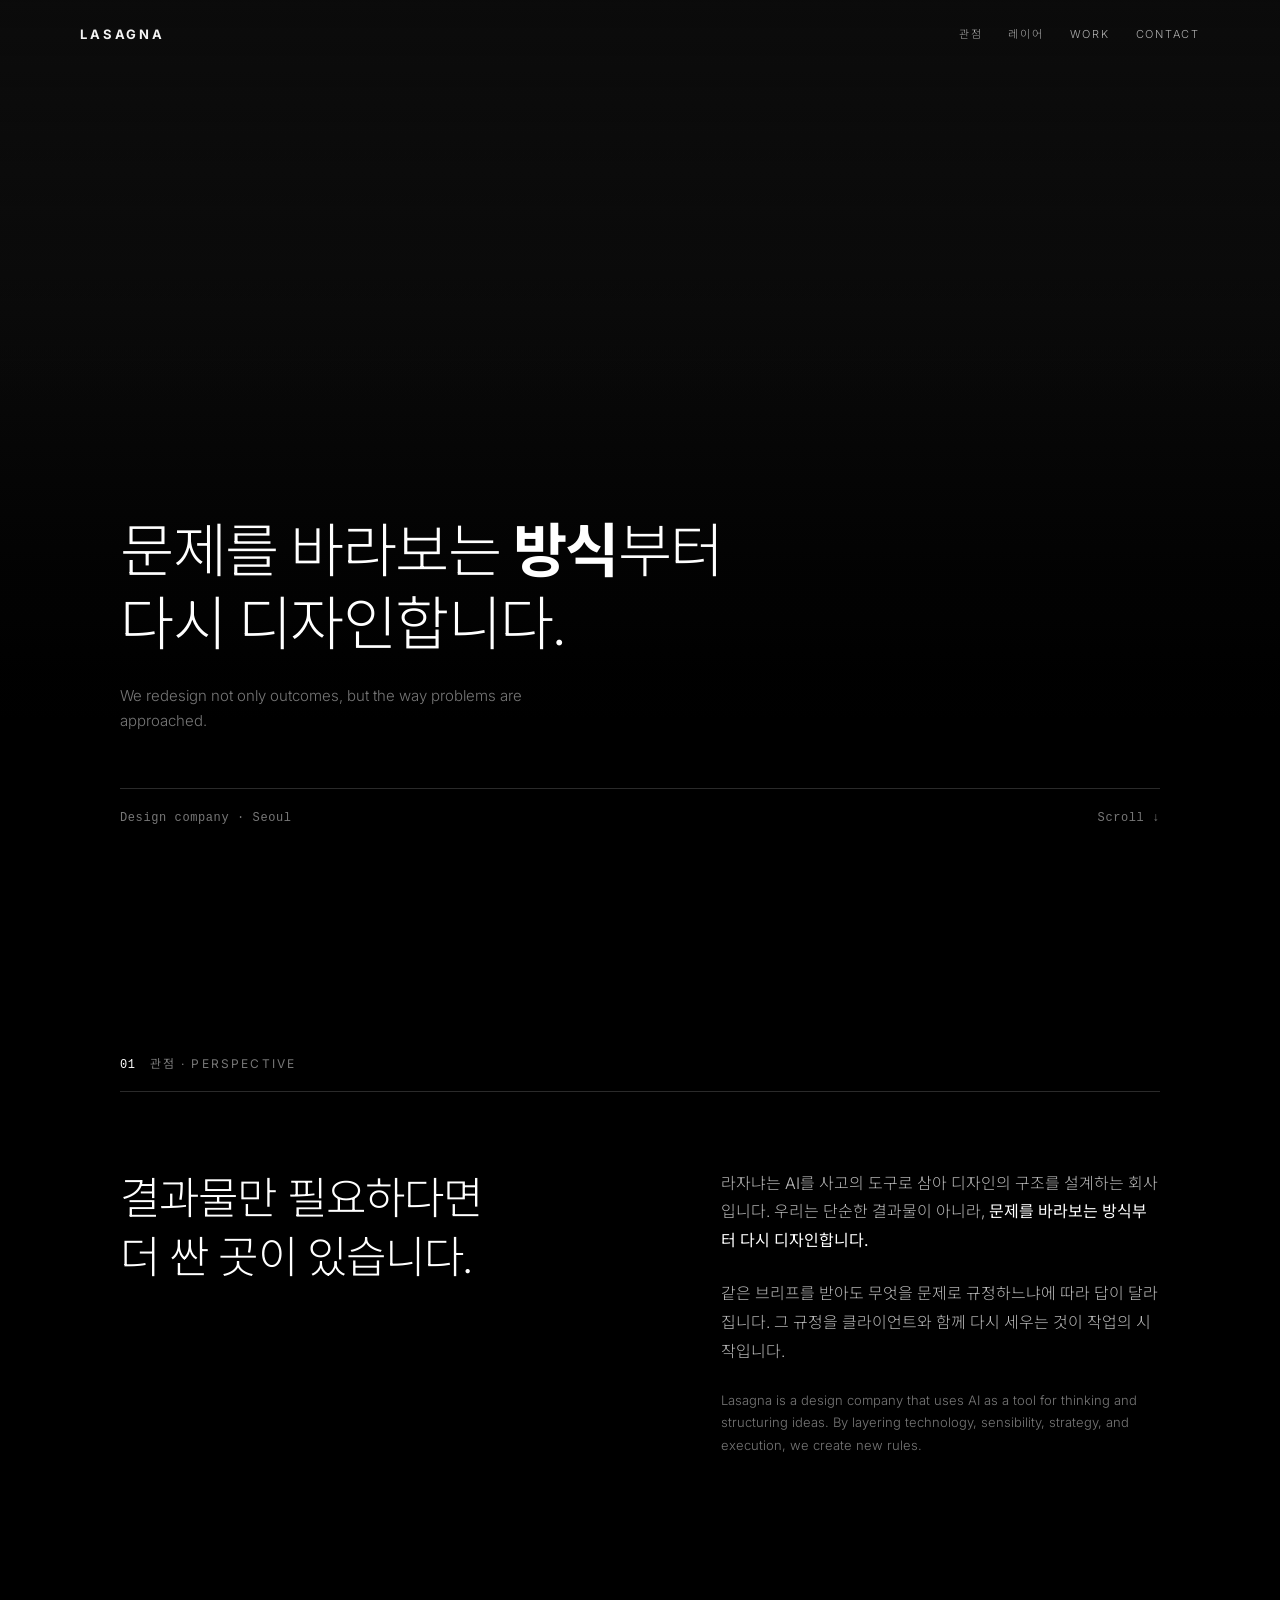
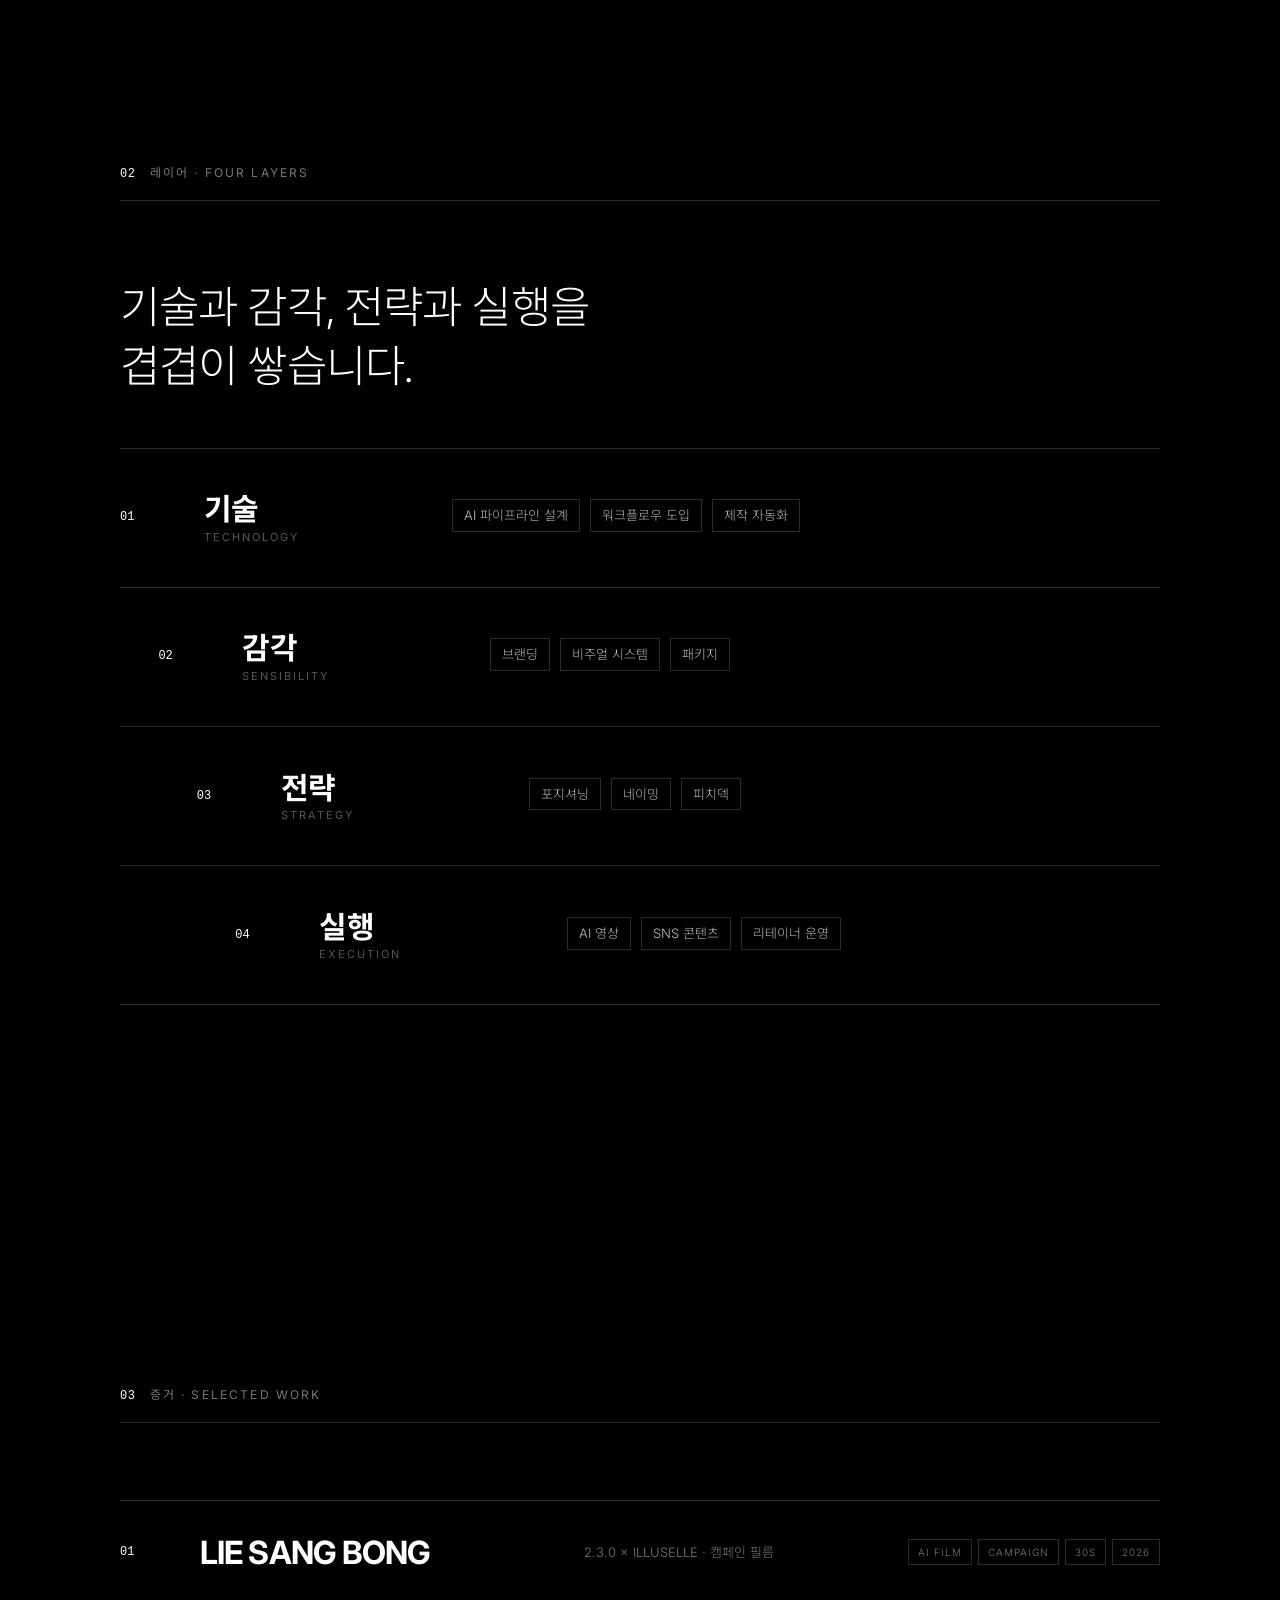
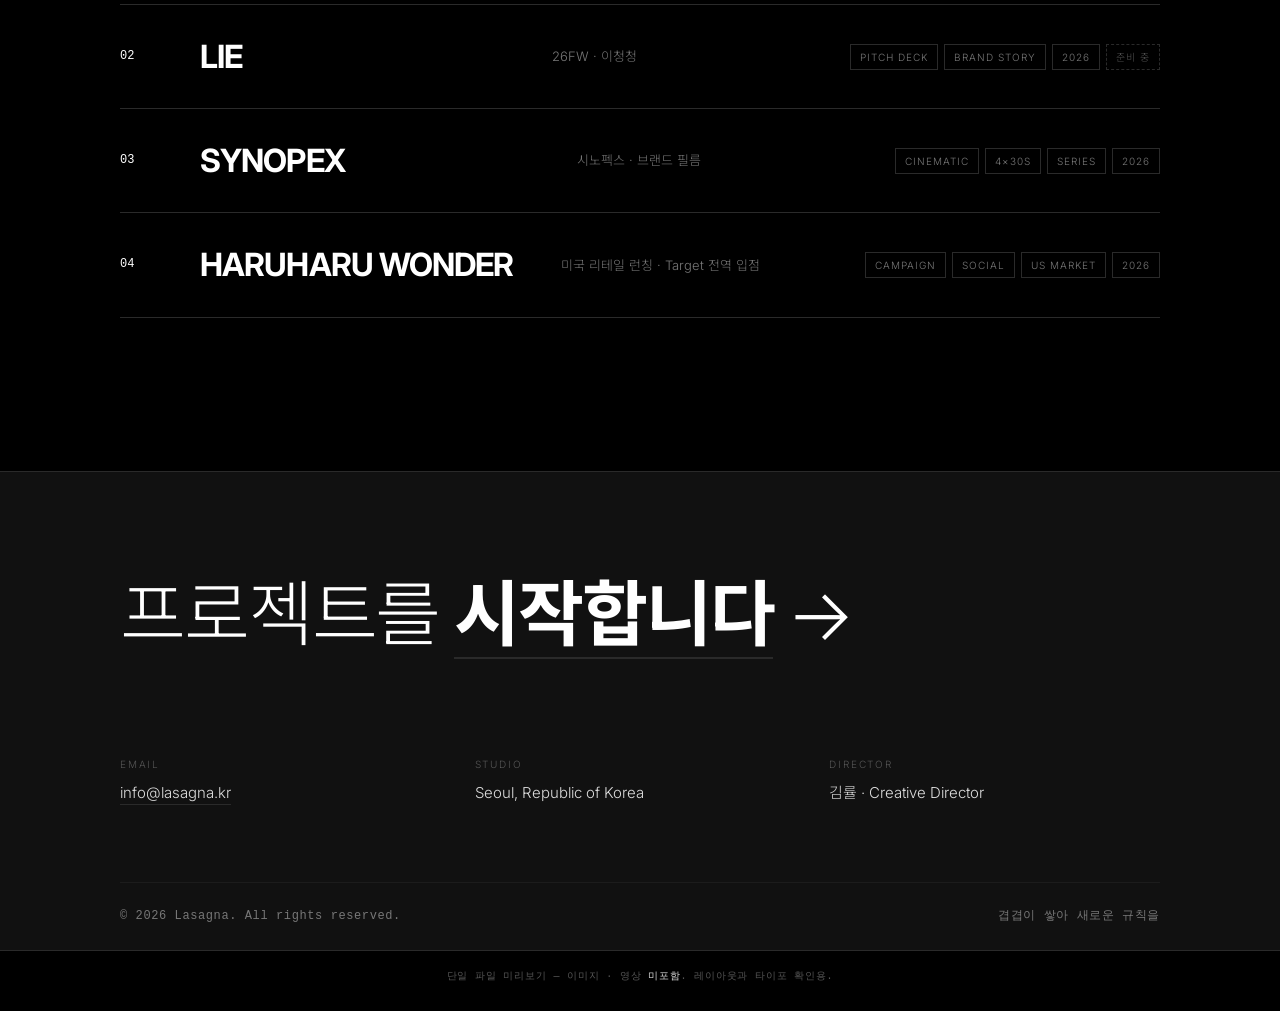
==== preview/lasagna-home-v3.html @ 7fc89beb "Add a single-file preview build, and keep content visible without JS Reviewing the site away from a " ====
<!DOCTYPE html>
<html lang="ko">
<head>
<meta charset="UTF-8">
<meta name="viewport" content="width=device-width, initial-scale=1.0">
<title>Lasagna Home v3</title>
<meta name="description" content="라자냐는 AI를 사고의 도구로 삼아 디자인의 구조를 설계하는 회사입니다. 기술과 감각, 전략과 실행을 겹겹이 쌓아 새로운 규칙을 만들어갑니다.">
<meta name="theme-color" content="#000000">
<meta property="og:type" content="website">
<meta property="og:title" content="Lasagna">
<meta property="og:description" content="문제를 바라보는 방식부터 다시 디자인합니다.">
<meta property="og:image" content="assets/kv/og.jpg">
<meta property="og:locale" content="ko_KR">
<link href="https://fonts.googleapis.com/css2?family=Inter:wght@300;400;700&family=Noto+Sans+KR:wght@300;400;700&display=swap" rel="stylesheet">
<style>
/* ==========================================================================
   LASAGNA — Base
   구조 원리: 겹겹이 쌓기(layering). 이름이 곧 방법론이다.

   타입: 현재 라이브 사이트와 동일하게 Inter + Noto Sans KR.
        둘 다 고딕이라 "올고딕" 하드룰을 만족한다. 브랜드에 이미 자리잡은
        조합이므로 시스템 폰트로 바꾸지 않는다.

   컬러: 흑백 기조. 액센트는 --accent 한 줄로 바뀐다.
        (라이브 사이트에 액센트 컬러가 없어 흑백을 기본값으로 둔다)
   ========================================================================== */

:root {
  --bg:        #000;
  --bg-raise:  #111;
  --bg-layer:  #0a0a0a;

  --fg:        #fff;
  --fg-2:      #ddd;
  --fg-3:      #bbb;
  --fg-4:      #777;
  --fg-5:      #555;

  --rule:      #2a2a2a;
  --rule-soft: #1c1c1c;

  /* 액센트 — 흑백 기조에서는 흰색. 주황안은 이 한 줄만 바꾼다. */
  --accent:    var(--fg);

  --font: 'Inter', 'Noto Sans KR', -apple-system, 'Apple SD Gothic Neo',
          Helvetica, Arial, sans-serif;
  --mono: 'Courier New', ui-monospace, monospace;

  --margin: 24px;
  --maxw:   1200px;
  --ease:   cubic-bezier(0.22, 1, 0.36, 1);
}

@media (min-width: 768px)  { :root { --margin: 50px; } }
@media (min-width: 1280px) { :root { --margin: 80px; } }

*, *::before, *::after { box-sizing: border-box; }

html { -webkit-text-size-adjust: 100%; scroll-behavior: smooth; }
@media (prefers-reduced-motion: reduce) { html { scroll-behavior: auto; } }

body {
  margin: 0;
  background: var(--bg);
  color: var(--fg);
  font-family: var(--font);
  font-weight: 300;
  font-size: 16px;
  line-height: 1.6;
  -webkit-font-smoothing: antialiased;
  -moz-osx-font-smoothing: grayscale;
  overflow-x: hidden;
}

h1, h2, h3, h4, p, figure, ul, ol, dl, dd { margin: 0; }
ul, ol { padding: 0; list-style: none; }
img, video { display: block; max-width: 100%; }
a { color: inherit; text-decoration: none; }
button { font: inherit; color: inherit; background: none; border: 0; cursor: pointer; }

/* 올고딕 하드룰: 가짜 이탤릭 금지. 한글엔 진짜 이탤릭이 없다. */
em, i, cite, dfn { font-style: normal; }

::selection { background: var(--fg); color: var(--bg); }

:focus-visible { outline: 1px solid var(--accent); outline-offset: 4px; }

.skip {
  position: absolute; left: -9999px; top: 0; z-index: 999;
  background: var(--fg); color: var(--bg); padding: 12px 18px; font-weight: 700;
}
.skip:focus { left: 0; }

/* --- 레이아웃 ------------------------------------------------------------- */
.shell {
  width: 100%; max-width: var(--maxw);
  margin-inline: auto; padding-inline: var(--margin);
}

.section { padding-block: clamp(90px, 12vw, 180px); }

/* 섹션 머리 — 번호 + 라벨, 헤어라인 */
.sec-head {
  display: flex; align-items: baseline; gap: 14px;
  padding-bottom: 16px; margin-bottom: clamp(40px, 6vw, 80px);
  border-bottom: 1px solid var(--rule);
}
.sec-num {
  font-family: var(--mono); font-size: 0.75rem;
  color: var(--accent); letter-spacing: 0.05em;
}
.sec-label {
  font-size: 0.75rem; font-weight: 400;
  letter-spacing: 0.18em; text-transform: uppercase; color: var(--fg-4);
}

/* --- 타입 ----------------------------------------------------------------- */
.t-lead {
  font-size: clamp(1.5rem, 3.6vw, 2.75rem);
  line-height: 1.35; font-weight: 300; letter-spacing: -0.02em;
  text-wrap: balance;
}
.t-body { font-size: 1rem; line-height: 1.8; color: var(--fg-3); font-weight: 300; }
.t-small { font-size: 0.8125rem; line-height: 1.7; color: var(--fg-4); }

.mono {
  font-family: var(--mono); font-size: 0.75rem;
  letter-spacing: 0.05em; color: var(--fg-4);
}

/* --- 리빌 -----------------------------------------------------------------
   기본은 '보이는' 상태다. JS 가 <html> 에 .js 를 붙였을 때만 숨겼다가
   스크롤에 맞춰 드러낸다. 스크립트가 죽어도 내용은 남는다. */
.reveal { opacity: 1; transform: none; }
.js .reveal {
  opacity: 0; transform: translateY(20px);
  transition: opacity 0.8s var(--ease), transform 0.8s var(--ease);
  transition-delay: var(--d, 0ms);
}
.js .reveal.in { opacity: 1; transform: none; }
@media (prefers-reduced-motion: reduce) {
  .reveal { opacity: 1; transform: none; transition: none; }
}

/* 액센트 텍스트 유틸 */
.accent { color: var(--accent); }

/* ==========================================================================
   LASAGNA — Home v3
   ========================================================================== */

/* --------------------------------------------------------------- NAV ----- */
.nav {
  position: fixed; inset: 0 0 auto 0; z-index: 60;
  display: flex; align-items: center; justify-content: space-between;
  padding: 24px var(--margin);
  mix-blend-mode: difference;
}
.nav__logo img { width: 96px; height: auto; filter: invert(1) brightness(100); }
.nav__links { display: none; gap: 26px; }
@media (min-width: 840px) { .nav__links { display: flex; } }
.nav__link {
  font-size: 0.6875rem; letter-spacing: 0.16em; text-transform: uppercase;
  color: var(--fg-3); transition: color 0.3s var(--ease);
}
.nav__link:hover { color: var(--fg); }

/* -------------------------------------------------------------- HERO ----- */
.hero {
  position: relative; min-height: 100svh;
  display: flex; align-items: flex-end;
  padding-bottom: clamp(48px, 8vh, 96px);
  overflow: hidden;
}
.hero__media { position: absolute; inset: 0; z-index: -2; background: var(--bg); }
.hero__video {
  width: 100%; height: 100%; object-fit: cover;
  filter: saturate(0.15) contrast(1.1) brightness(0.5);
  opacity: 0; transition: opacity 1.2s var(--ease);
}
.hero__video.ready { opacity: 1; }
.hero__media::after {
  content: ""; position: absolute; inset: 0;
  background: linear-gradient(180deg, #151515 0%, #000 80%);
  opacity: 1; transition: opacity 1.2s var(--ease);
}
.hero[data-video="ok"] .hero__media::after { opacity: 0; }
.hero__scrim {
  position: absolute; inset: 0; z-index: -1;
  background: linear-gradient(180deg, rgba(0,0,0,0.5), rgba(0,0,0,0.15) 40%, rgba(0,0,0,0.85));
}

.hero__inner { width: 100%; }
.hero__line {
  font-size: clamp(1.75rem, 4.6vw, 3.75rem);
  line-height: 1.25; font-weight: 300; letter-spacing: -0.025em;
  max-width: 20ch;
}
.hero__line strong { font-weight: 700; color: var(--accent); }
.hero__en {
  margin-top: 22px; max-width: 52ch;
  font-size: 0.9375rem; line-height: 1.7; color: var(--fg-4);
}
.hero__foot {
  display: flex; flex-wrap: wrap; gap: 16px 28px;
  justify-content: space-between; align-items: baseline;
  margin-top: clamp(40px, 6vh, 72px);
  padding-top: 20px; border-top: 1px solid var(--rule);
}

/* ------------------------------------------------------------ 01 관점 ---- */
.view__grid { display: grid; gap: clamp(32px, 5vw, 72px); }
@media (min-width: 980px) { .view__grid { grid-template-columns: 1.1fr 0.9fr; } }
.view__body { display: grid; gap: 24px; max-width: 52ch; align-content: start; }

/* ---------------------------------------------------------- 02 레이어 ---- */
/* 네 개 층이 겹겹이 쌓이는 단면. 각 층은 오른쪽으로 한 칸씩 밀린다. */
.layers { border-top: 1px solid var(--rule); }

.layer {
  position: relative;
  display: grid; gap: 10px 28px;
  padding: clamp(28px, 3.4vw, 44px) 0;
  border-bottom: 1px solid var(--rule);
  /* 층이 쌓일수록 안으로 들어간다 — 단면도처럼 */
  padding-left: calc(var(--i, 0) * clamp(0px, 3vw, 44px));
  transition: background 0.5s var(--ease), padding-left 0.5s var(--ease);
}
@media (min-width: 840px) {
  .layer { grid-template-columns: 56px minmax(0, 220px) minmax(0, 1fr); align-items: baseline; }
}
.layer:hover { background: var(--bg-raise); }

.layer__i { font-family: var(--mono); font-size: 0.75rem; color: var(--accent); }
.layer__name {
  font-size: clamp(1.25rem, 2.4vw, 1.875rem);
  font-weight: 700; letter-spacing: -0.02em; line-height: 1.15;
}
.layer__name span {
  display: block; margin-top: 4px;
  font-size: 0.6875rem; font-weight: 400; letter-spacing: 0.18em;
  text-transform: uppercase; color: var(--fg-5);
}
.layer__do { display: flex; flex-wrap: wrap; gap: 6px 10px; align-content: start; }
.layer__do li {
  font-size: 0.8125rem; color: var(--fg-3);
  border: 1px solid var(--rule); padding: 5px 11px; white-space: nowrap;
}

.layers__note {
  margin-top: 28px; max-width: 46ch;
}

/* ---------------------------------------------------------- 03 증거 ------ */
.work { border-top: 1px solid var(--rule); }
.work__row {
  position: relative; isolation: isolate;
  display: grid; grid-template-columns: minmax(0, 1fr); gap: 10px;
  padding-block: clamp(24px, 3vw, 34px);
  border-bottom: 1px solid var(--rule);
  transition: padding-inline 0.5s var(--ease);
}
@media (min-width: 840px) {
  .work__row {
    grid-template-columns: 56px minmax(0, 1.2fr) minmax(0, 1fr) auto;
    gap: 24px; align-items: center;
  }
  .work__row:hover { padding-inline: 12px; }
}
.work__row::before {
  content: ""; position: absolute; inset: 0; z-index: -1;
  background: var(--bg-raise); opacity: 0;
  transition: opacity 0.45s var(--ease);
}
.work__row:hover::before { opacity: 1; }

.work__i { font-family: var(--mono); font-size: 0.75rem; color: var(--accent); }
.work__name {
  font-size: clamp(1.25rem, 2.6vw, 2rem);
  font-weight: 700; letter-spacing: -0.028em; line-height: 1.1;
  transition: color 0.35s var(--ease);
}
.work__meta { font-size: 0.8125rem; color: var(--fg-4); }
.work__meta.pending { color: var(--fg-5); }
.work__tags { display: flex; flex-wrap: wrap; gap: 6px; }
.work__tag {
  font-size: 0.625rem; letter-spacing: 0.1em; text-transform: uppercase;
  color: var(--fg-4); border: 1px solid var(--rule); padding: 4px 9px; white-space: nowrap;
}
.work__tag--soon { border-style: dashed; color: var(--fg-5); }
.work__hit { position: absolute; inset: 0; }

.work__thumb { display: none; }
@media (max-width: 839px) {
  .work__thumb {
    display: block; margin-top: 12px; aspect-ratio: 16/9;
    border: 1px solid var(--rule); background: var(--bg-raise);
  }
  .work__thumb img { width: 100%; height: 100%; object-fit: cover; filter: saturate(0.3); }
}

.kv-peek {
  position: fixed; top: 0; left: 0; z-index: 40;
  width: 280px; aspect-ratio: 16/9; pointer-events: none;
  opacity: 0; transform: translate3d(-50%,-50%,0) scale(0.95);
  transition: opacity 0.34s var(--ease), transform 0.34s var(--ease);
  border: 1px solid var(--rule); background: var(--bg-raise); overflow: hidden;
}
.kv-peek.on { opacity: 1; transform: translate3d(-50%,-50%,0) scale(1); }
.kv-peek img { width: 100%; height: 100%; object-fit: cover; filter: saturate(0.3); }
@media (hover: none), (max-width: 839px) { .kv-peek { display: none; } }

/* ---------------------------------------------------------- 04 연락 ------ */
.contact { border-top: 1px solid var(--rule); background: var(--bg-raise); }
.contact__line {
  display: block; padding-block: clamp(56px, 8vw, 110px);
  font-size: clamp(1.75rem, 5.6vw, 4.5rem);
  font-weight: 300; letter-spacing: -0.03em; line-height: 1.1;
}
.contact__line em { font-weight: 700; color: var(--accent); border-bottom: 2px solid var(--rule); }
.contact__line:hover em { border-bottom-color: var(--accent); }

.contact__rows {
  display: grid; gap: 24px; padding-bottom: clamp(48px, 6vw, 80px);
}
@media (min-width: 720px) { .contact__rows { grid-template-columns: repeat(3, 1fr); } }
.contact__k {
  display: block; font-size: 0.625rem; letter-spacing: 0.18em;
  text-transform: uppercase; color: var(--fg-5); margin-bottom: 8px;
}
.contact__v { font-size: 0.9375rem; color: var(--fg-2); }
.contact__v a { border-bottom: 1px solid var(--rule); padding-bottom: 2px; }
.contact__v a:hover { border-bottom-color: var(--fg); }
.copied { margin-left: 8px; font-size: 0.75rem; color: var(--fg-4); opacity: 0; transition: opacity 0.25s; }
.copied.show { opacity: 1; }

.foot {
  display: flex; flex-wrap: wrap; gap: 12px 24px; justify-content: space-between;
  padding-block: 24px; border-top: 1px solid var(--rule-soft);
}


/* ── 단일 파일 미리보기 전용 ───────────────────────────────────────────────
   에셋 파일이 없는 상태에서 보기 위한 것. 실제 사이트에는 적용되지 않는다. */
.nav__logo {
  font-weight: 700; font-size: 0.8125rem;
  letter-spacing: 0.22em; text-transform: uppercase;
}
.preview-note {
  /* 고정이 아니라 문서 끝에 놓는다 — 콘텐츠를 가리지 않도록 */
  border-top: 1px solid var(--rule); background: var(--bg);
  padding: 18px var(--margin) 26px;
  font-family: var(--mono); font-size: 0.625rem;
  letter-spacing: 0.08em; color: var(--fg-5); text-align: center;
}
.preview-note b { color: var(--fg-2); font-weight: 400; }

</style>
</head>
<body>

<a class="skip" href="#main">본문으로 건너뛰기</a>

<header class="nav">
  <a class="nav__logo" href="#top" aria-label="Lasagna — 홈">Lasagna</a>
  <nav class="nav__links" aria-label="주요 메뉴">
    <a class="nav__link" href="#view">관점</a>
    <a class="nav__link" href="#layers">레이어</a>
    <a class="nav__link" href="#work">Work</a>
    <a class="nav__link" href="#contact">Contact</a>
  </nav>
</header>

<main id="main">

<!-- ══════════════════════════════════════════════════════════════ 00 HERO -->
<section class="hero" id="top" data-video="pending">
  <div class="hero__media"></div>
  <div class="hero__scrim" aria-hidden="true"></div>

  <div class="shell hero__inner">
    <h1 class="hero__line">
      문제를 바라보는 <strong>방식</strong>부터<br>다시 디자인합니다.
    </h1>
    <p class="hero__en">
      We redesign not only outcomes, but the way problems are approached.
    </p>
    <div class="hero__foot">
      <span class="mono">Design company · Seoul</span>
      <a class="mono" href="#view">Scroll ↓</a>
    </div>
  </div>
</section>

<!-- ════════════════════════════════════════════════════════════ 01 관점 -->
<section class="section" id="view">
  <div class="shell">
    <div class="sec-head">
      <span class="sec-num">01</span>
      <h2 class="sec-label">관점 · Perspective</h2>
    </div>

    <div class="view__grid">
      <p class="t-lead reveal">
        결과물만 필요하다면<br>더 싼 곳이 있습니다.
      </p>
      <div class="view__body">
        <p class="t-body reveal" style="--d:80ms">
          라자냐는 AI를 사고의 도구로 삼아 디자인의 구조를 설계하는 회사입니다.
          우리는 단순한 결과물이 아니라, <strong style="color:var(--fg);font-weight:400">문제를
          바라보는 방식부터 다시 디자인합니다.</strong>
        </p>
        <p class="t-body reveal" style="--d:160ms">
          같은 브리프를 받아도 무엇을 문제로 규정하느냐에 따라 답이 달라집니다.
          그 규정을 클라이언트와 함께 다시 세우는 것이 작업의 시작입니다.
        </p>
        <p class="t-small reveal" style="--d:240ms">
          Lasagna is a design company that uses AI as a tool for thinking and
          structuring ideas. By layering technology, sensibility, strategy, and
          execution, we create new rules.
        </p>
      </div>
    </div>
  </div>
</section>

<!-- ══════════════════════════════════════════════════════════ 02 레이어 -->
<section class="section" id="layers">
  <div class="shell">
    <div class="sec-head">
      <span class="sec-num">02</span>
      <h2 class="sec-label">레이어 · Four Layers</h2>
    </div>

    <p class="t-lead reveal" style="margin-bottom:clamp(32px,4vw,56px);max-width:24ch">
      기술과 감각, 전략과 실행을<br>겹겹이 쌓습니다.
    </p>

    <div class="layers">
      <article class="layer reveal" style="--i:0">
        <span class="layer__i">01</span>
        <h3 class="layer__name">기술<span>Technology</span></h3>
        <ul class="layer__do">
          <li>AI 파이프라인 설계</li><li>워크플로우 도입</li><li>제작 자동화</li>
        </ul>
      </article>
      <article class="layer reveal" style="--i:1; --d:80ms">
        <span class="layer__i">02</span>
        <h3 class="layer__name">감각<span>Sensibility</span></h3>
        <ul class="layer__do">
          <li>브랜딩</li><li>비주얼 시스템</li><li>패키지</li>
        </ul>
      </article>
      <article class="layer reveal" style="--i:2; --d:160ms">
        <span class="layer__i">03</span>
        <h3 class="layer__name">전략<span>Strategy</span></h3>
        <ul class="layer__do">
          <li>포지셔닝</li><li>네이밍</li><li>피치덱</li>
        </ul>
      </article>
      <article class="layer reveal" style="--i:3; --d:240ms">
        <span class="layer__i">04</span>
        <h3 class="layer__name">실행<span>Execution</span></h3>
        <ul class="layer__do">
          <li>AI 영상</li><li>SNS 콘텐츠</li><li>리테이너 운영</li>
        </ul>
      </article>
    </div>

    <p class="t-small layers__note reveal">
      네 층은 순서가 아니라 두께입니다. 프로젝트마다 어느 층을 두껍게 쌓을지가 달라집니다.
    </p>
  </div>
</section>

<!-- ════════════════════════════════════════════════════════════ 03 증거 -->
<section class="section" id="work">
  <div class="shell">
    <div class="sec-head">
      <span class="sec-num">03</span>
      <h2 class="sec-label">증거 · Selected Work</h2>
    </div>

    <ul class="work" id="workList"></ul>

    <noscript>
      <p class="t-body" style="padding-top:20px">이상봉 · LIE · SYNOPEX · 하루하루</p>
    </noscript>
  </div>
</section>

</main>

<!-- ════════════════════════════════════════════════════════════ 04 연락 -->
<section class="contact" id="contact">
  <div class="shell">
    <a class="contact__line" href="mailto:info@lasagna.kr">
      프로젝트를 <em>시작합니다</em> →
    </a>

    <div class="contact__rows">
      <div>
        <span class="contact__k">Email</span>
        <span class="contact__v">
          <a href="mailto:info@lasagna.kr" data-mail>info@lasagna.kr</a><span class="copied">복사됨</span>
        </span>
      </div>
      <div>
        <span class="contact__k">Studio</span>
        <span class="contact__v">Seoul, Republic of Korea</span>
      </div>
      <div>
        <span class="contact__k">Director</span>
        <span class="contact__v">김률 · Creative Director</span>
      </div>
    </div>

    <div class="foot">
      <span class="mono">© 2026 Lasagna. All rights reserved.</span>
      <span class="mono">겹겹이 쌓아 새로운 규칙을</span>
    </div>
  </div>
</section>

<div class="preview-note">단일 파일 미리보기 — 이미지 · 영상 <b>미포함</b>. 레이아웃과 타이포 확인용.</div>
<script>
(function () {
  'use strict';
  var REDUCED = window.matchMedia('(prefers-reduced-motion: reduce)').matches;
  document.documentElement.classList.add('js');

  function el(t, c, x) { var n = document.createElement(t); if (c) n.className = c;
    if (x != null) n.textContent = x; return n; }
  function pad(n) { return (n < 10 ? '0' : '') + n; }

  var io = null;
  if ('IntersectionObserver' in window && !REDUCED) {
    io = new IntersectionObserver(function (es) {
      es.forEach(function (e) { if (e.isIntersecting) { e.target.classList.add('in'); io.unobserve(e.target); } });
    }, { rootMargin: '0px 0px -10% 0px', threshold: 0.06 });
  }
  function observe(n) { if (io) io.observe(n); else n.classList.add('in'); }
  document.querySelectorAll('.reveal').forEach(observe);

  var ITEMS = [
  {
    "name": "LIE SANG BONG",
    "meta": "2.3.0 × ILLUSELLE · 캠페인 필름",
    "tags": [
      "AI Film",
      "Campaign",
      "30s"
    ],
    "year": "2026",
    "page": "work/lie-sang-bong.html"
  },
  {
    "name": "LIE",
    "meta": "26FW · 이청청",
    "tags": [
      "Pitch Deck",
      "Brand Story"
    ],
    "year": "2026",
    "page": null
  },
  {
    "name": "SYNOPEX",
    "meta": "시노펙스 · 브랜드 필름",
    "tags": [
      "Cinematic",
      "4×30s",
      "Series"
    ],
    "year": "2026",
    "page": "work/synopex.html"
  },
  {
    "name": "HARUHARU WONDER",
    "meta": "미국 리테일 런칭 · Target 전역 입점",
    "tags": [
      "Campaign",
      "Social",
      "US Market"
    ],
    "year": "2026",
    "page": "work/haruharu-wonder.html"
  }
];

  var list = document.getElementById('workList');
  if (list) {
    ITEMS.forEach(function (item, i) {
      var row = el('li', 'work__row reveal');
      row.style.setProperty('--d', (i * 60) + 'ms');
      row.appendChild(el('span', 'work__i', pad(i + 1)));
      row.appendChild(el('h3', 'work__name', item.name));
      var meta = el('span', 'work__meta', item.meta || '자료 정리 중');
      if (!item.meta) meta.classList.add('pending');
      row.appendChild(meta);
      var tags = el('ul', 'work__tags');
      (item.tags || []).forEach(function (t) { tags.appendChild(el('li', 'work__tag', t)); });
      tags.appendChild(el('li', 'work__tag', item.year));
      if (!item.page) tags.appendChild(el('li', 'work__tag work__tag--soon', '준비 중'));
      row.appendChild(tags);
      list.appendChild(row);
      observe(row);
    });
  }

  document.querySelectorAll('a[data-mail]').forEach(function (a) {
    a.addEventListener('click', function () {
      var note = a.parentNode.querySelector('.copied');
      if (navigator.clipboard && navigator.clipboard.writeText) {
        navigator.clipboard.writeText(a.textContent.trim()).then(function () {
          if (!note) return;
          note.classList.add('show');
          setTimeout(function () { note.classList.remove('show'); }, 2000);
        }, function () {});
      }
    });
  });
})();
</script>
</body>
</html>
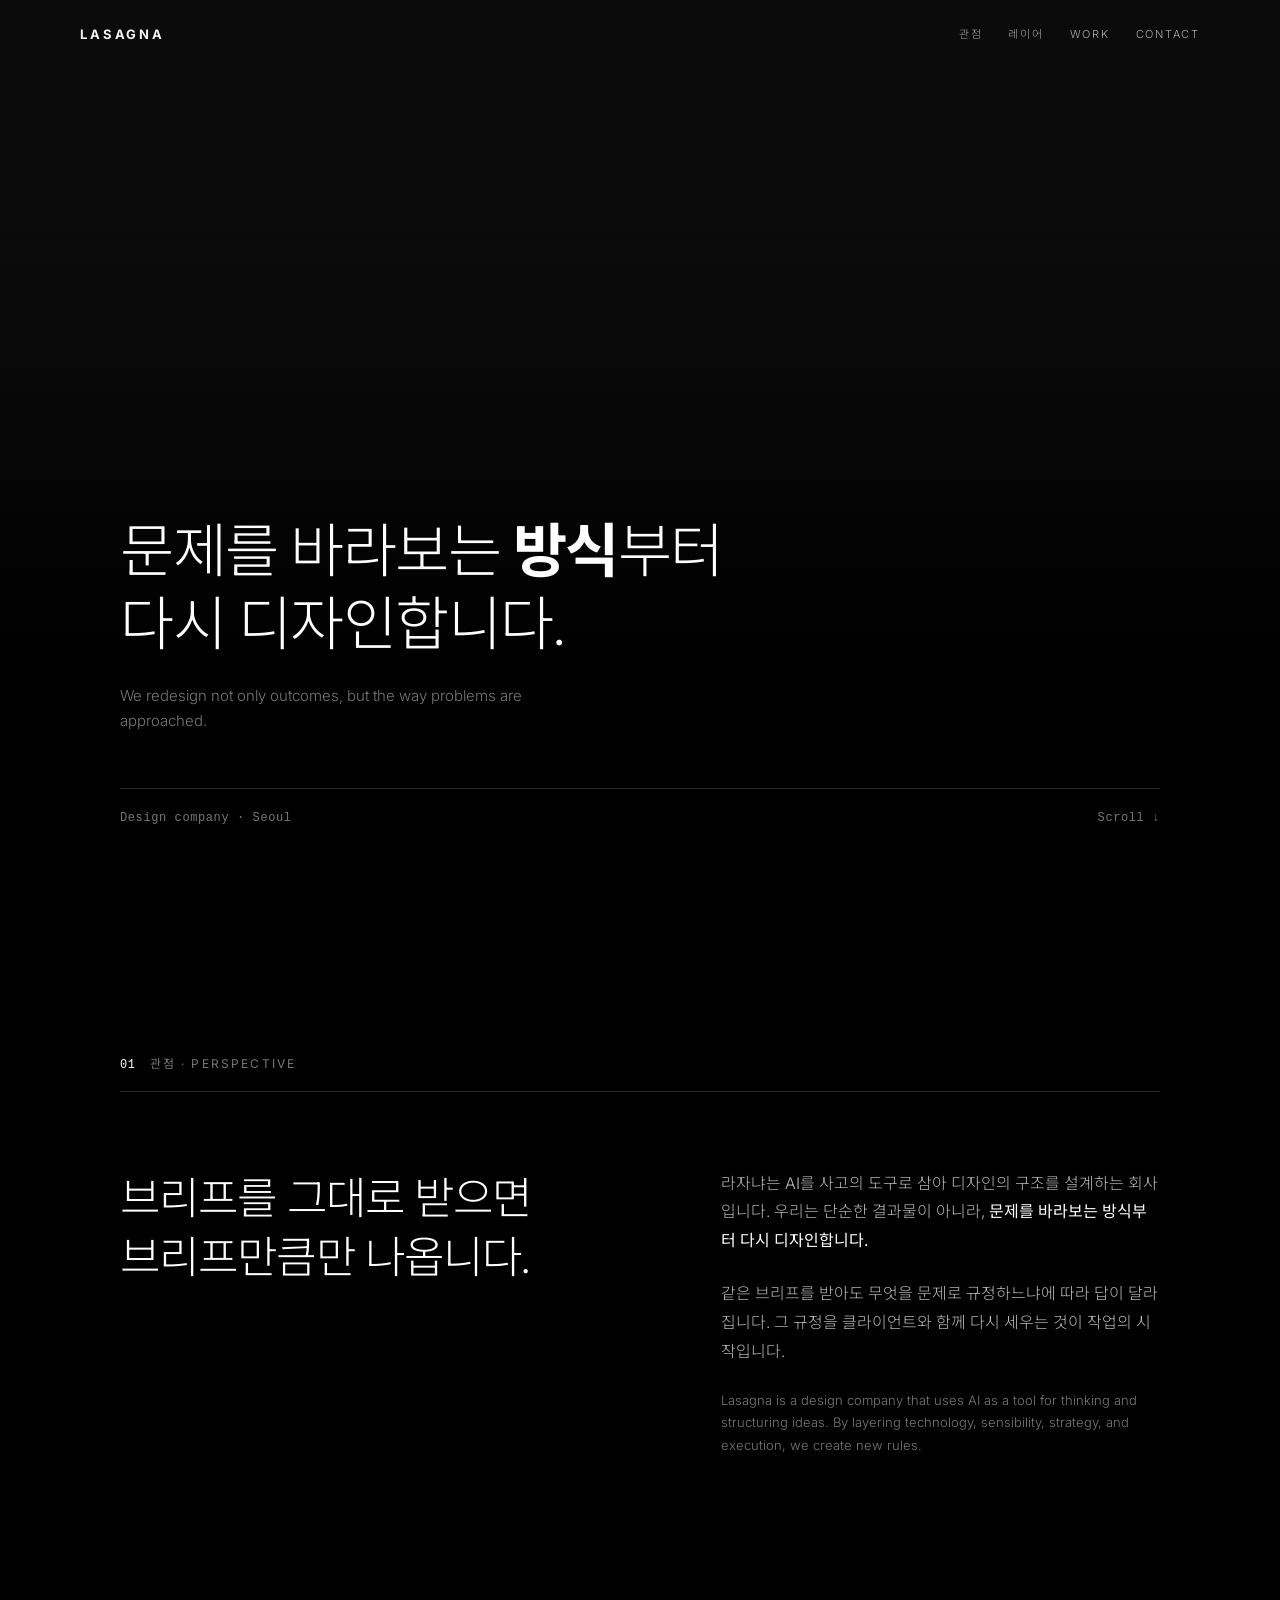
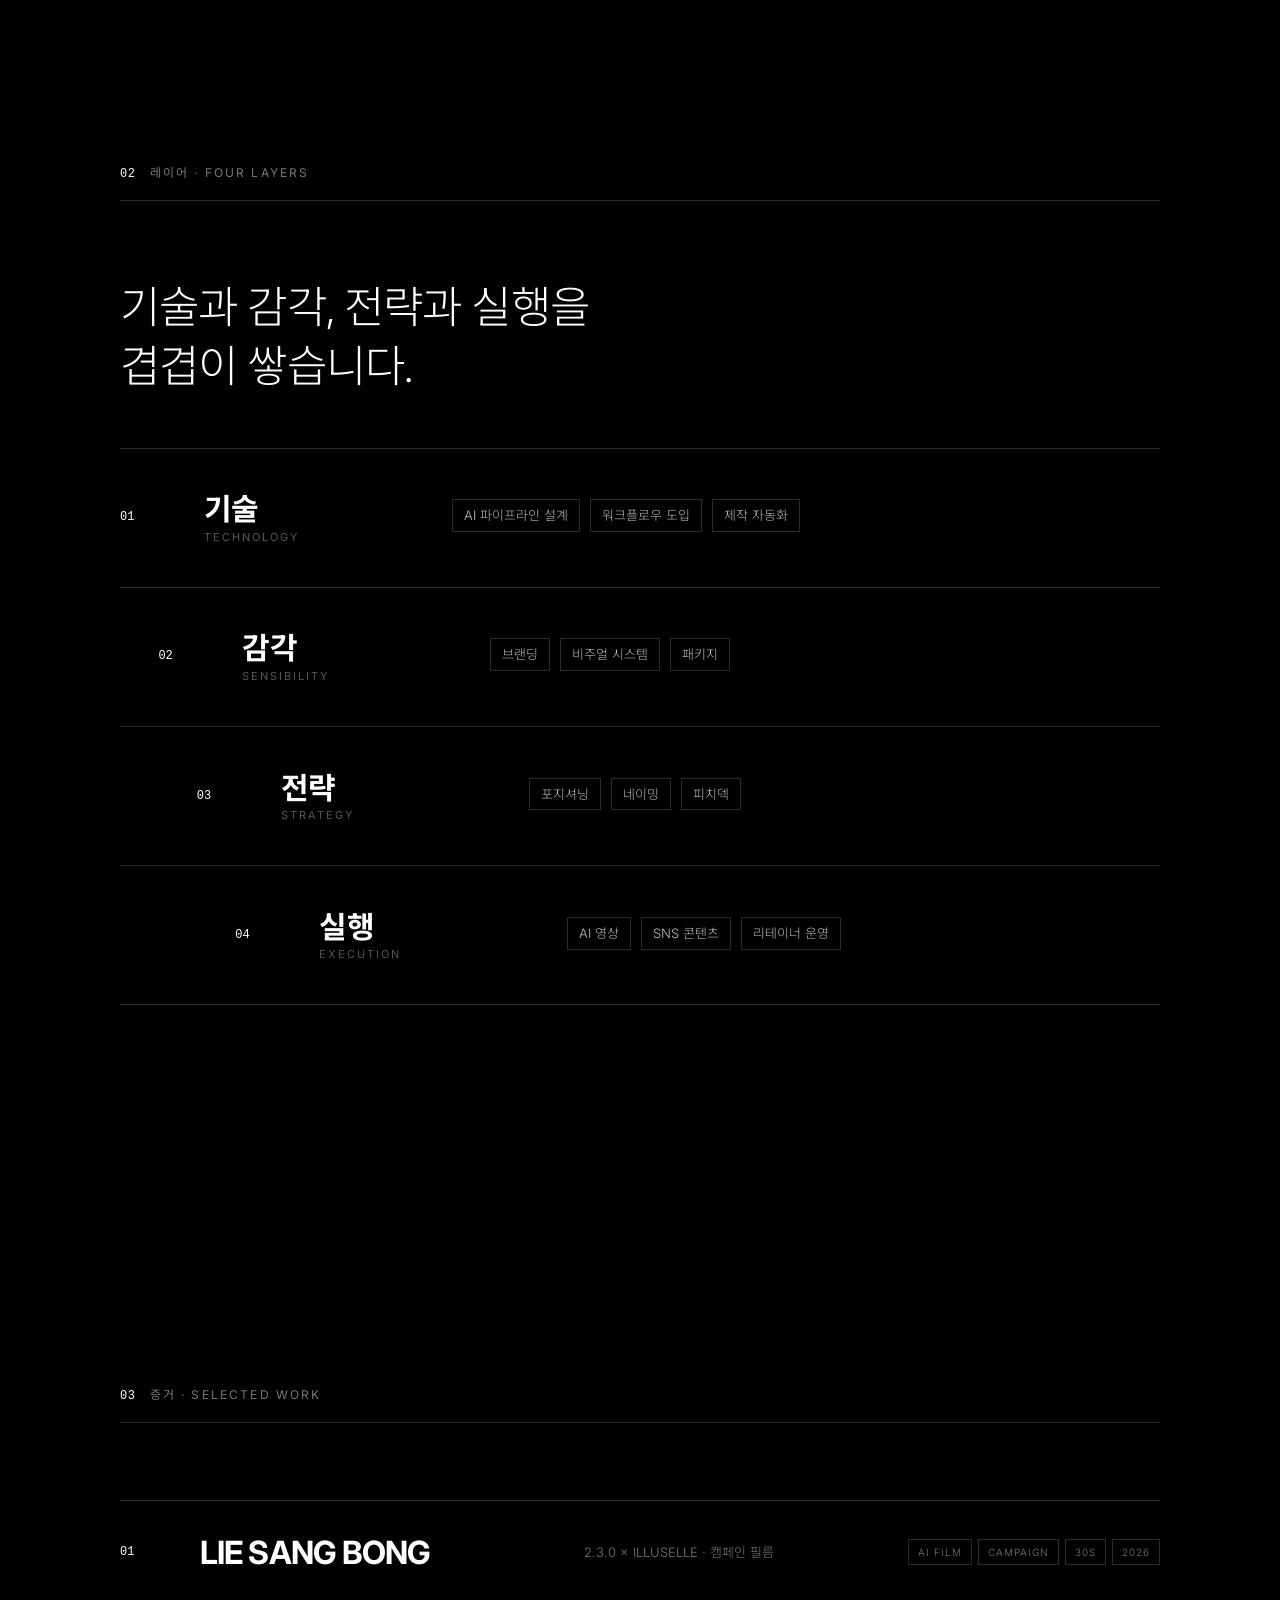
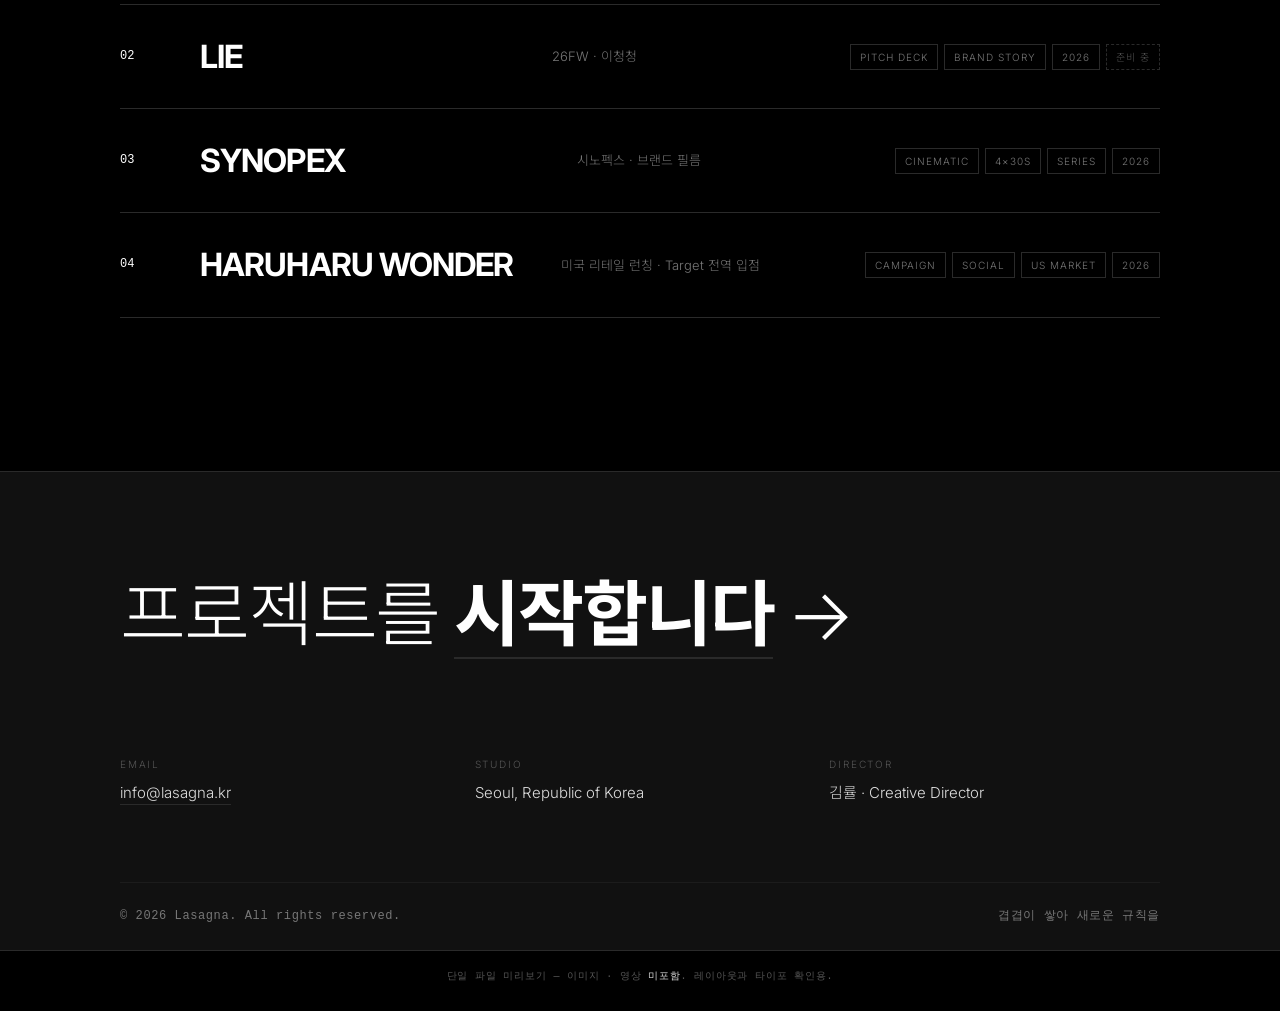
==== commit e8410b9d: "Rewrite the perspective headline off the price frame "결과물만 필요하다면 더 싼 곳이 있습니다" argued the right thing" ====
--- a/preview/lasagna-home-v3.html
+++ b/preview/lasagna-home-v3.html
@@ -402,7 +402,7 @@
 
     <div class="view__grid">
       <p class="t-lead reveal">
-        결과물만 필요하다면<br>더 싼 곳이 있습니다.
+        브리프를 그대로 받으면<br>브리프만큼만 나옵니다.
       </p>
       <div class="view__body">
         <p class="t-body reveal" style="--d:80ms">
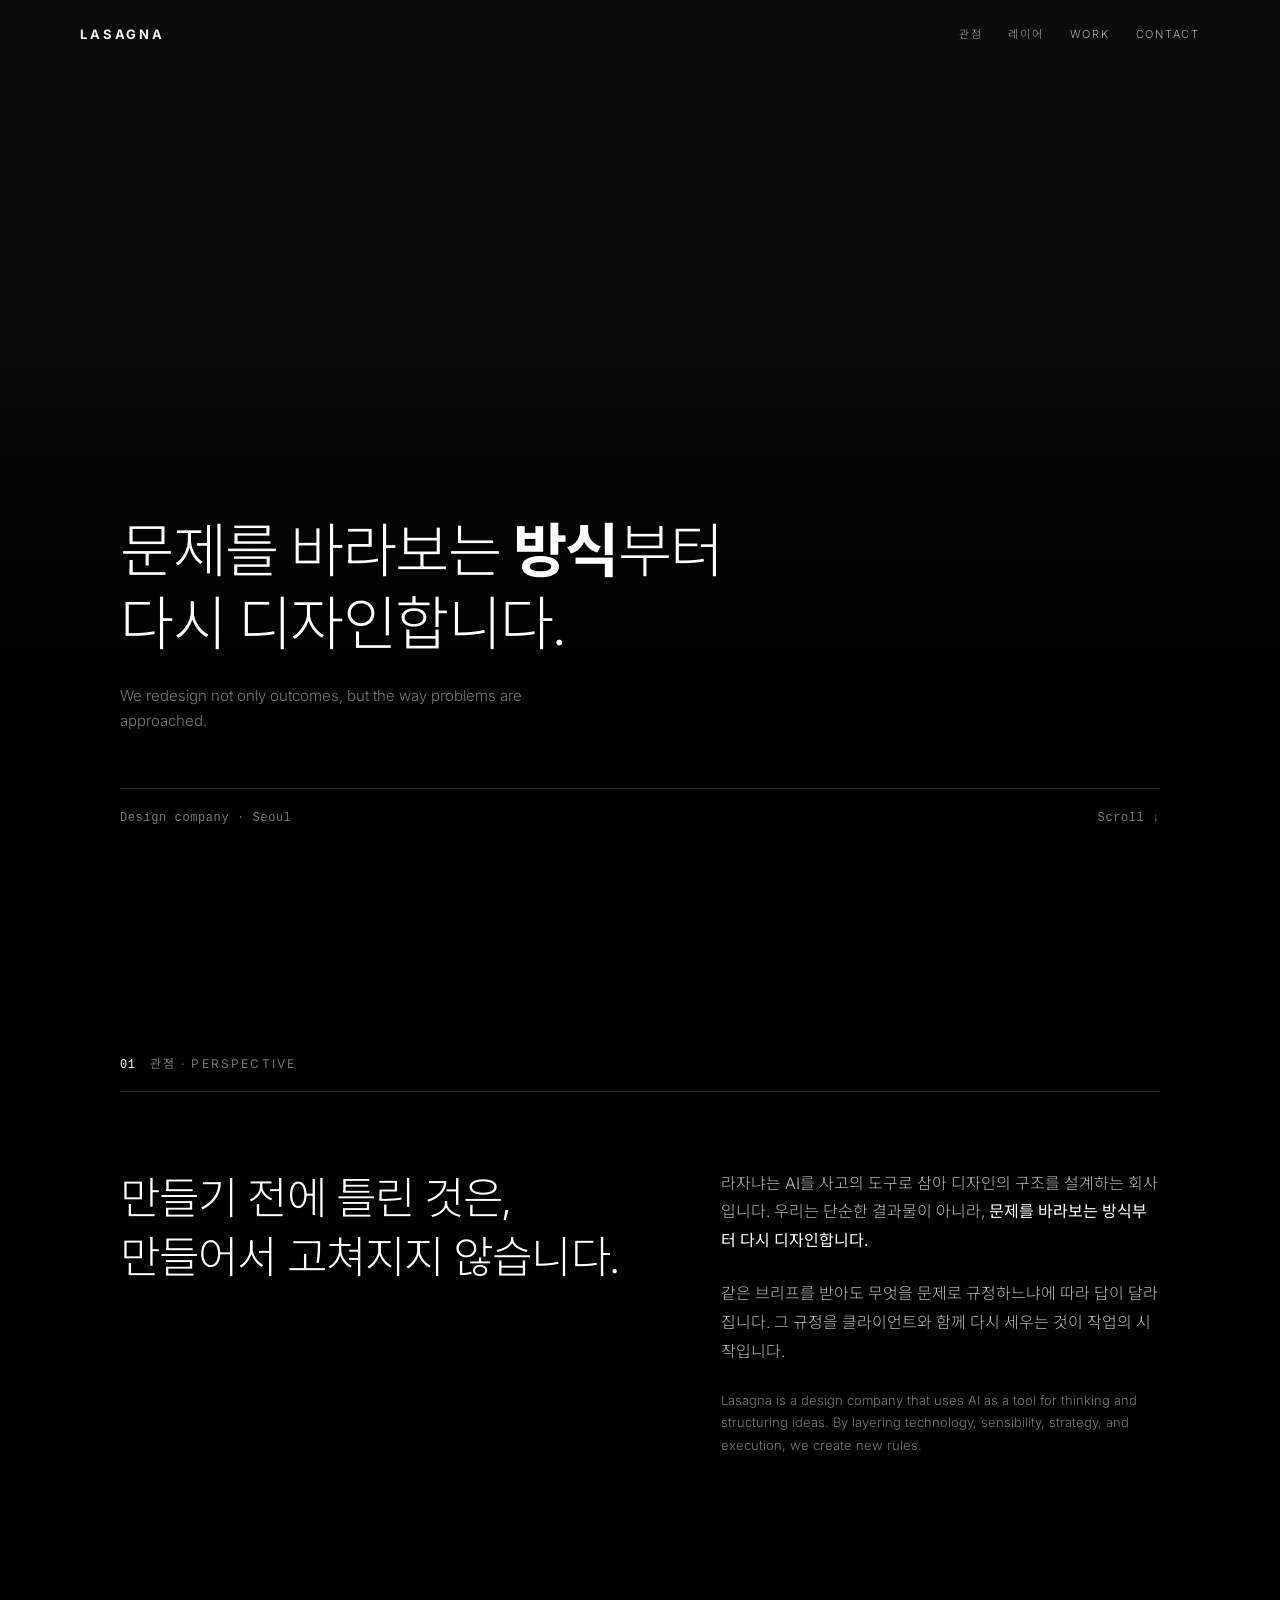
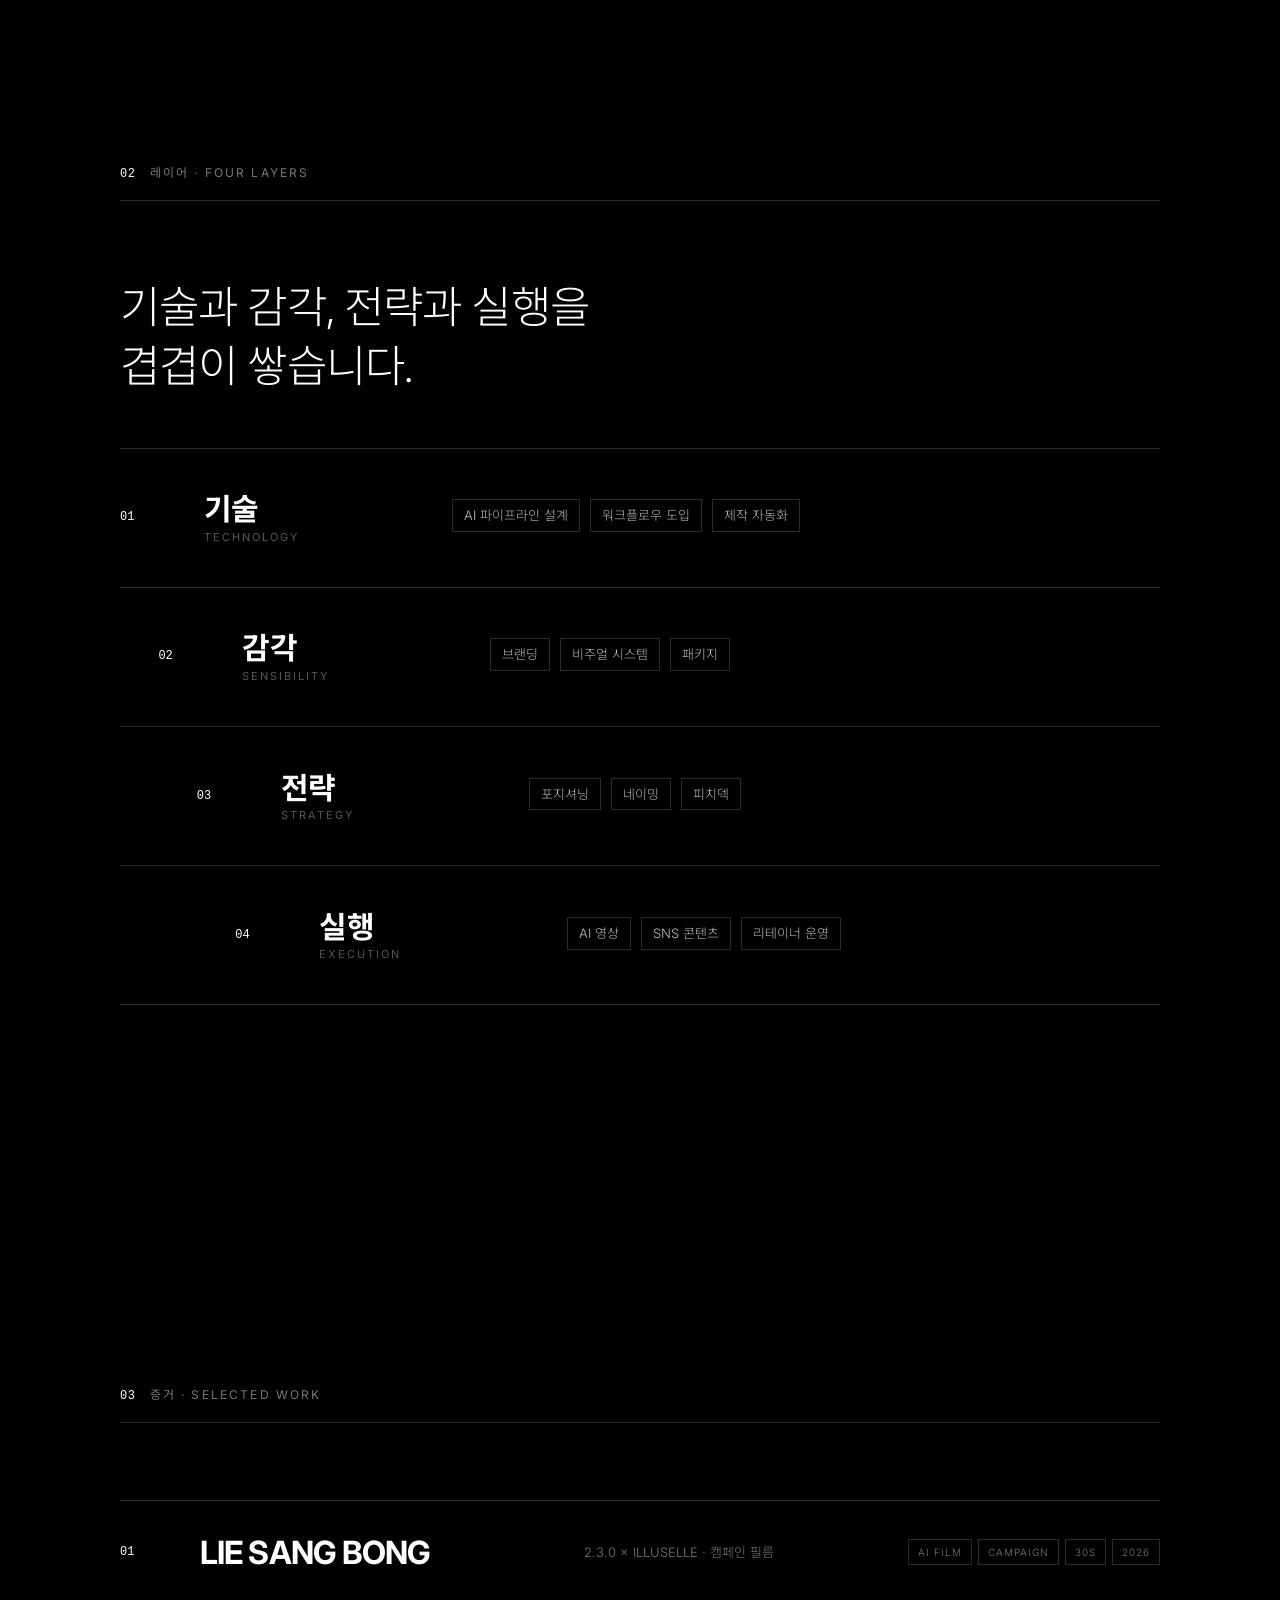
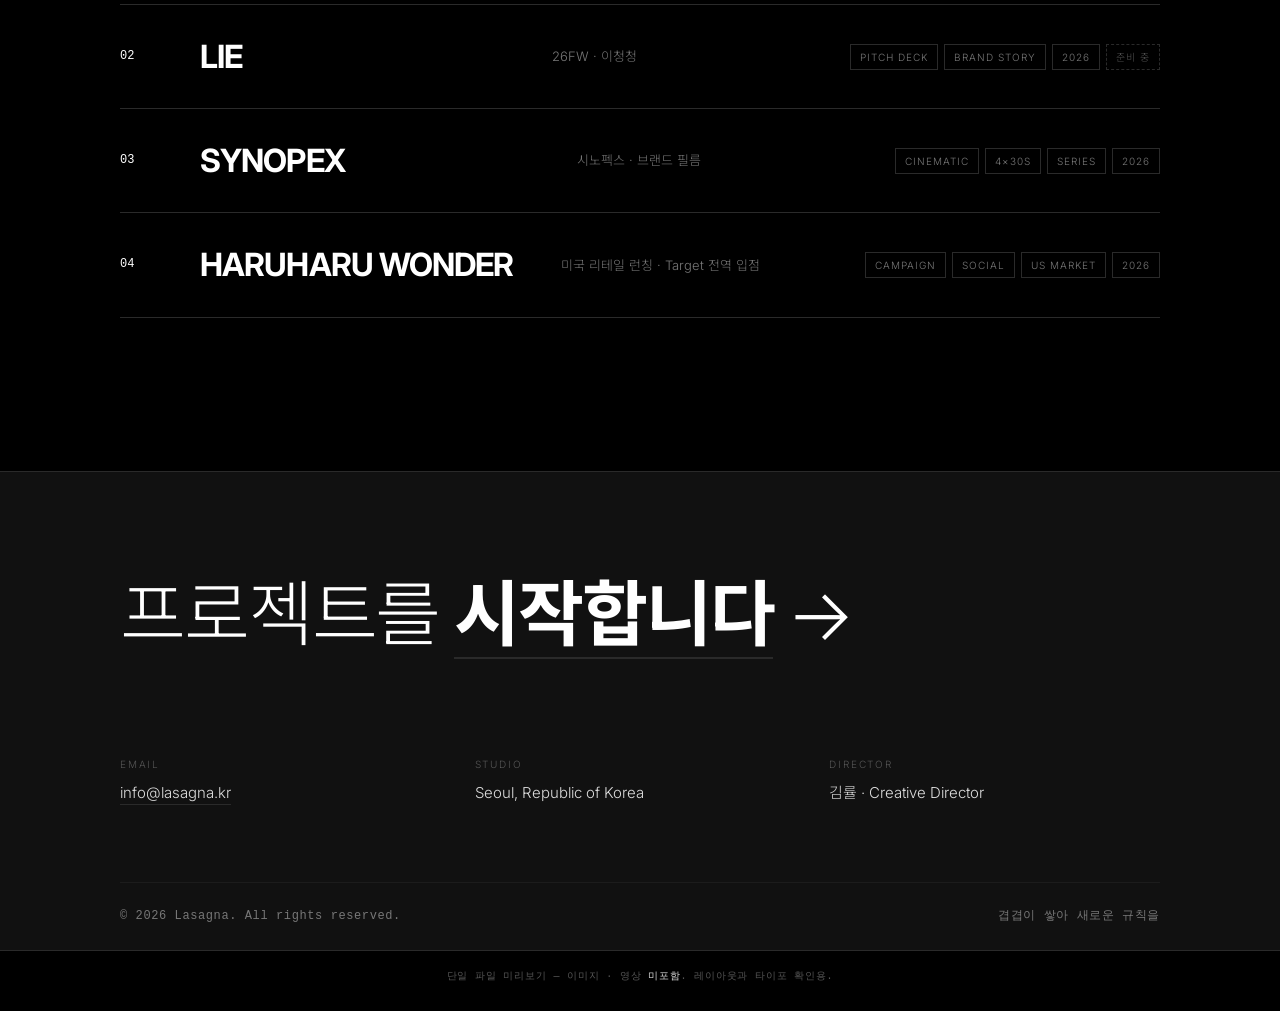
==== commit b805b31c: "Rewrite the perspective headline from the reader's side Both earlier attempts failed the same way, a" ====
--- a/preview/lasagna-home-v3.html
+++ b/preview/lasagna-home-v3.html
@@ -402,7 +402,7 @@
 
     <div class="view__grid">
       <p class="t-lead reveal">
-        브리프를 그대로 받으면<br>브리프만큼만 나옵니다.
+        만들기 전에 틀린 것은,<br>만들어서 고쳐지지 않습니다.
       </p>
       <div class="view__body">
         <p class="t-body reveal" style="--d:80ms">
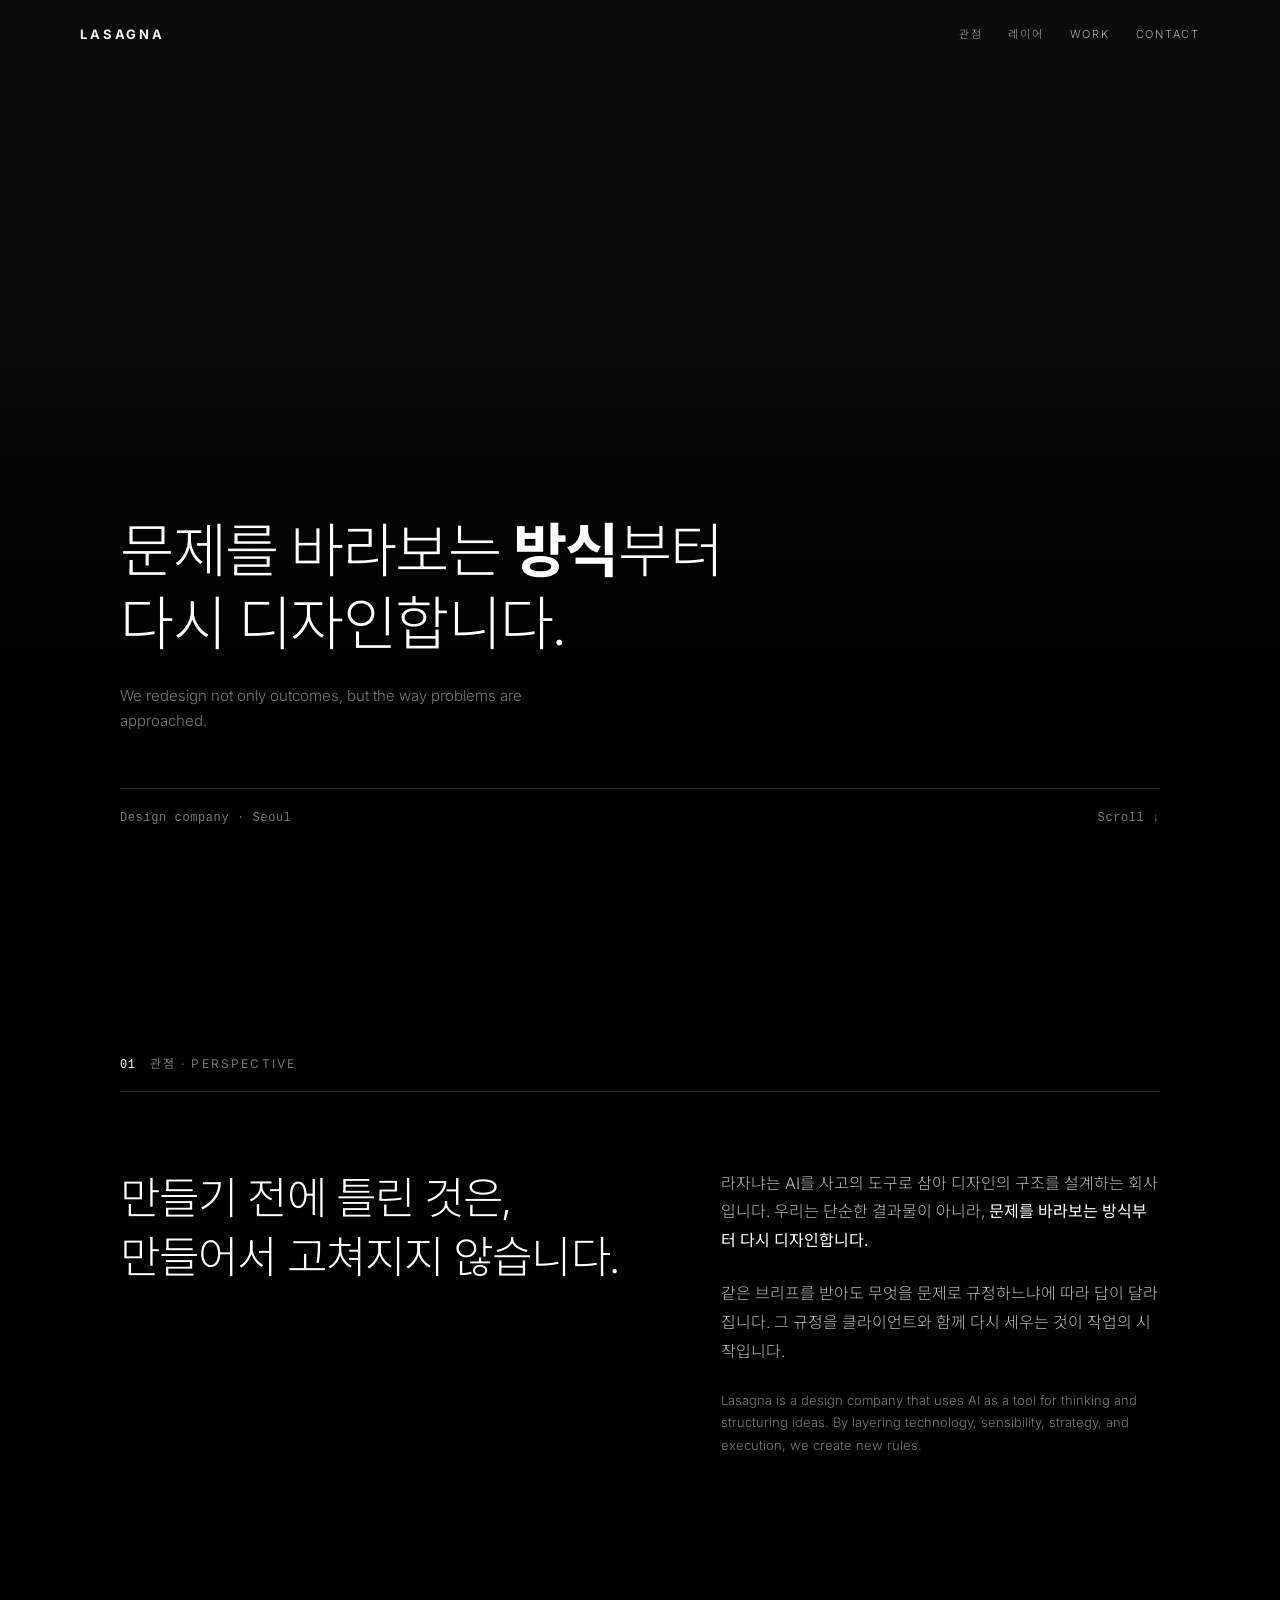
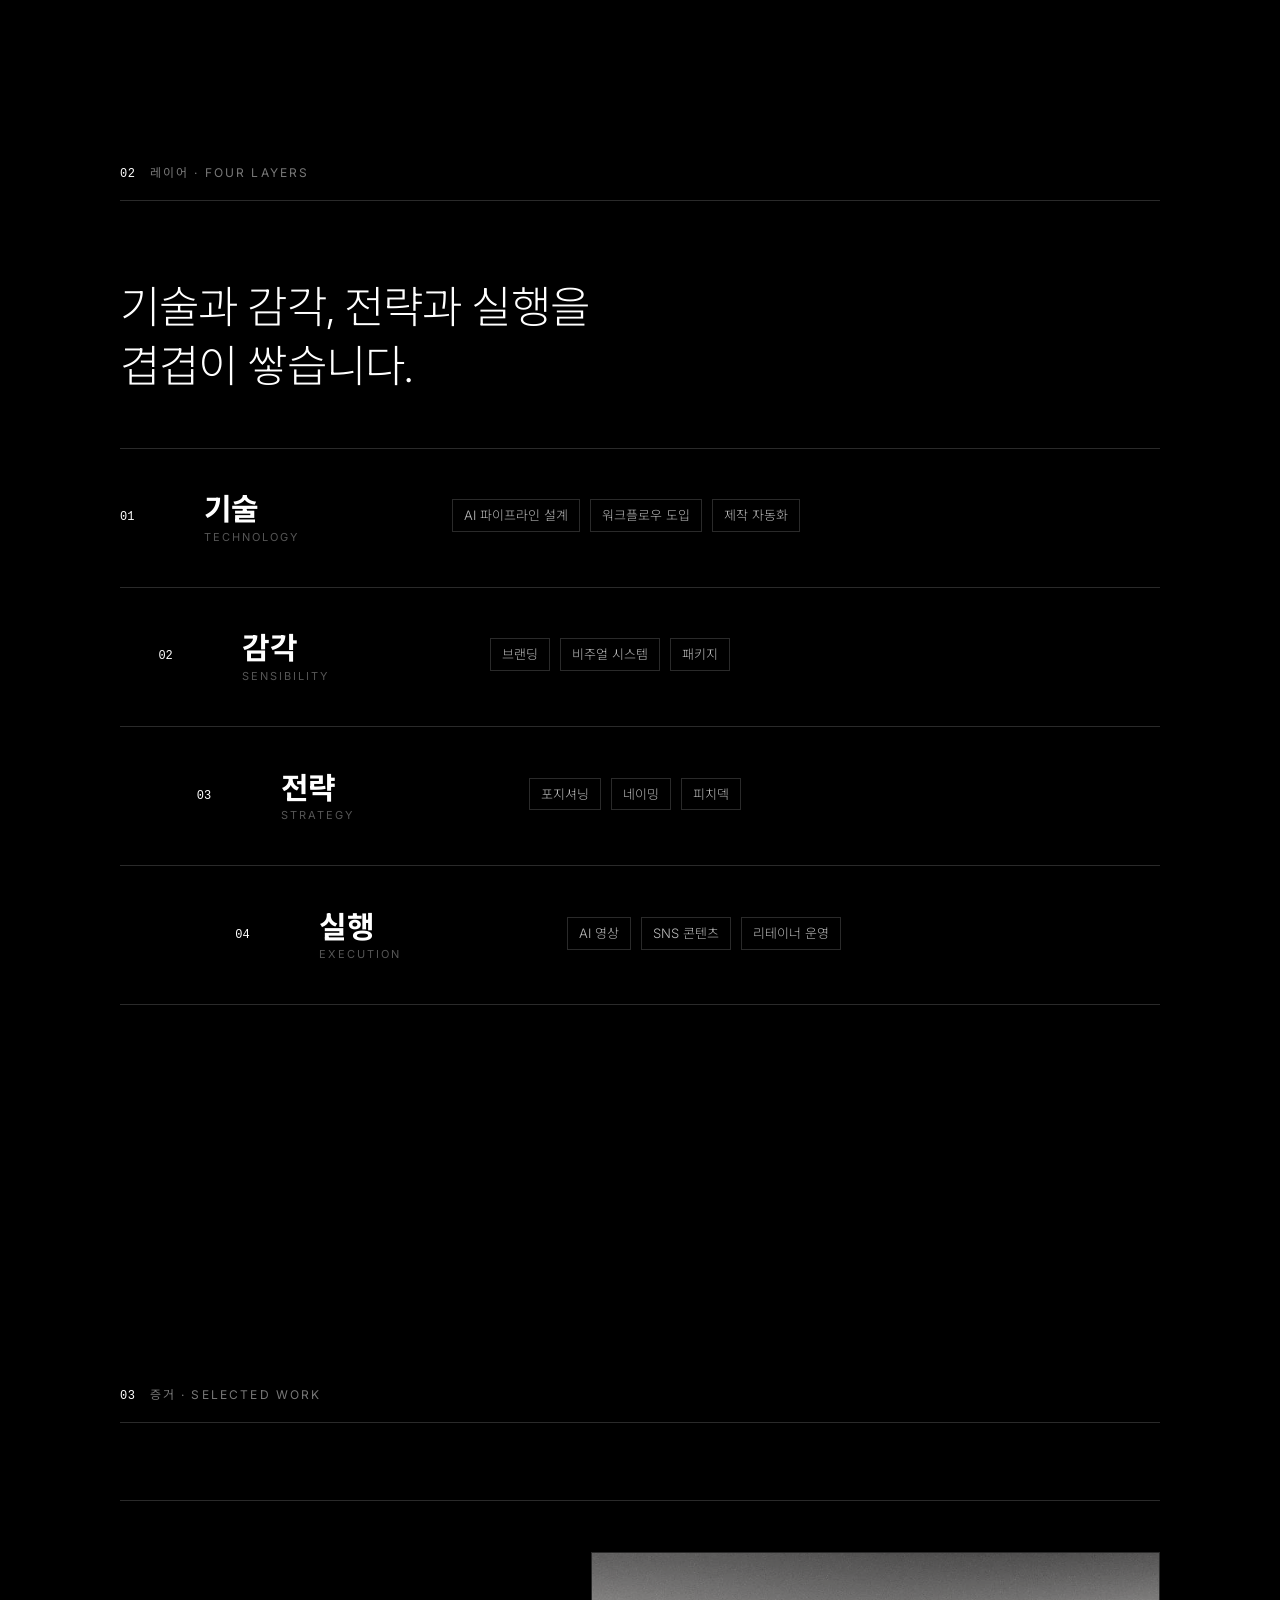
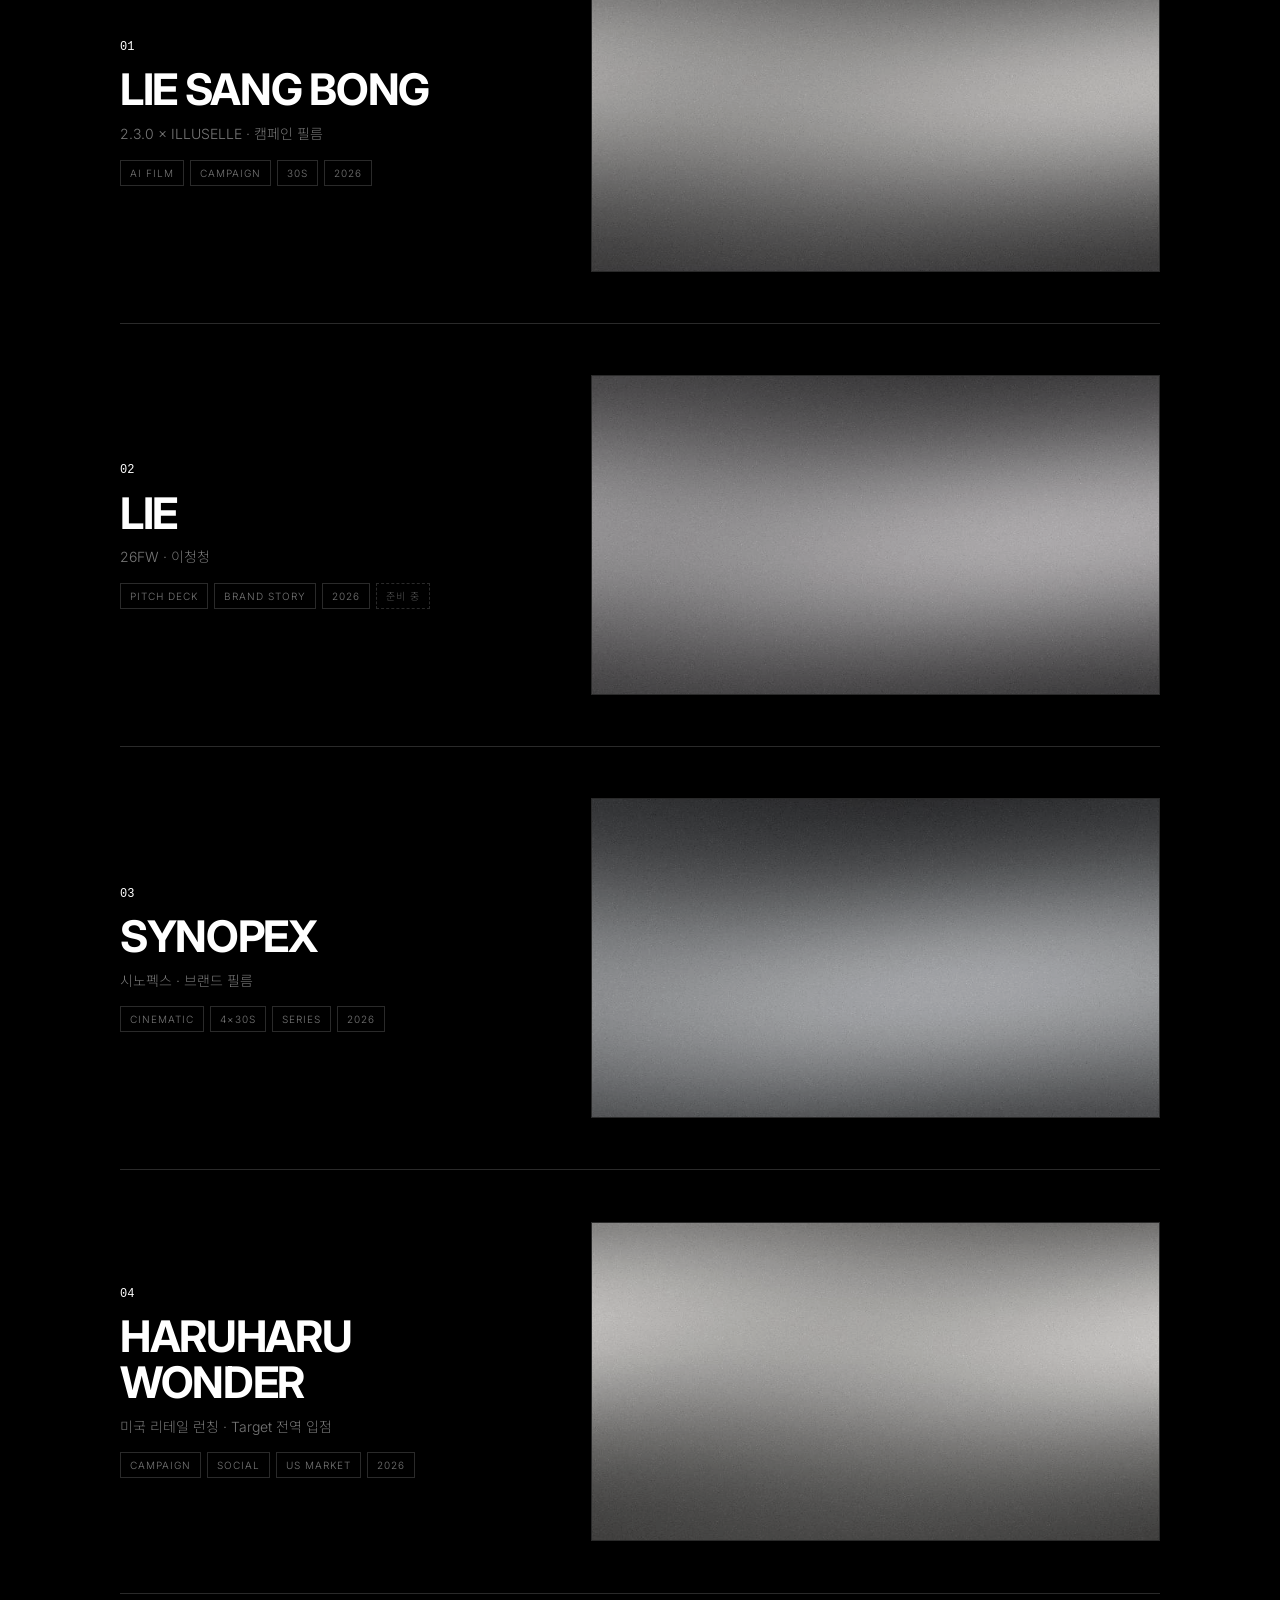
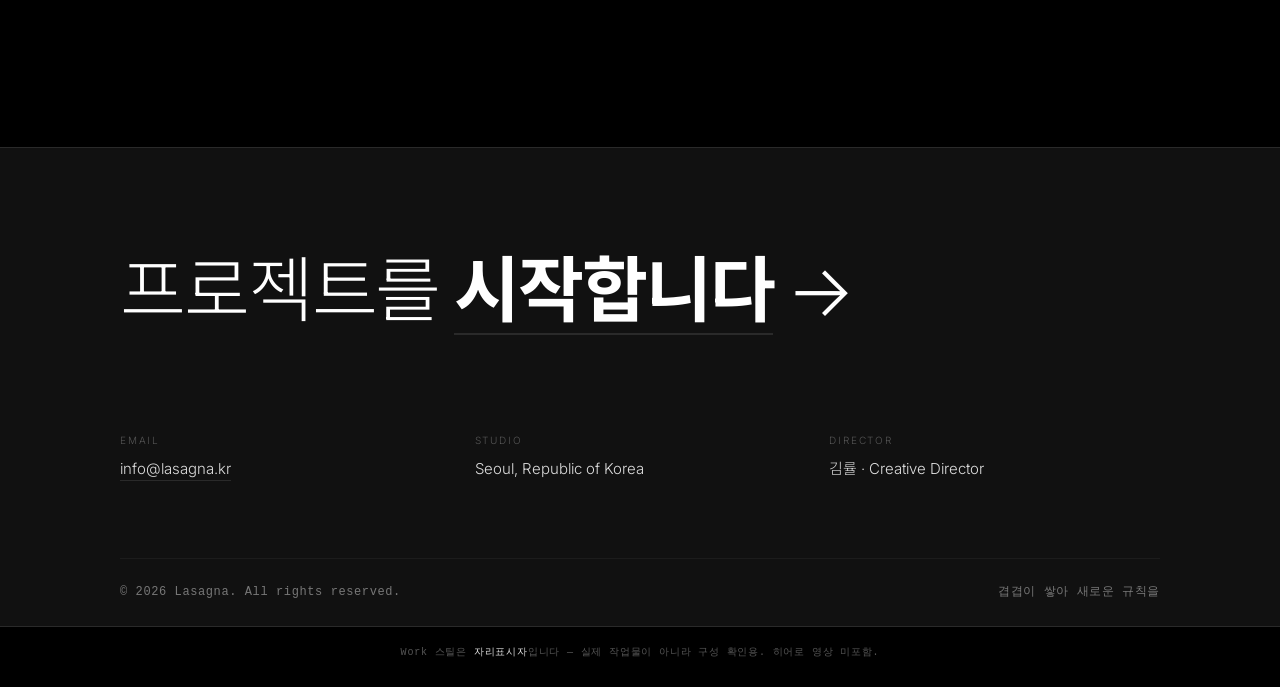
==== commit 7d4f8c1e: "Work 섹션을 이미지 주도 레이아웃으로 (v3) 이미지를 커서 호버 프리뷰로 흘려보내지 않고 레이아웃 안에 자리를 준다. 03 증거 섹션의 각 행을 2열로 — 좌측 텍스트(번호·" ====
--- a/preview/lasagna-home-v3.html
+++ b/preview/lasagna-home-v3.html
@@ -251,64 +251,68 @@
   margin-top: 28px; max-width: 46ch;
 }
 
-/* ---------------------------------------------------------- 03 증거 ------ */
+/* ---------------------------------------------------------- 03 증거 ------
+   Work 는 이미지가 구조에 들어간다. 텍스트 블록 + 16:9 스틸이 한 행이다.
+   커서를 따라다니던 프리뷰는 뺐다 — 이미지가 제자리를 가지면 필요 없다. */
 .work { border-top: 1px solid var(--rule); }
+
 .work__row {
-  position: relative; isolation: isolate;
-  display: grid; grid-template-columns: minmax(0, 1fr); gap: 10px;
-  padding-block: clamp(24px, 3vw, 34px);
+  position: relative;
+  display: grid; gap: 16px;
+  padding-block: clamp(28px, 4vw, 56px);
   border-bottom: 1px solid var(--rule);
-  transition: padding-inline 0.5s var(--ease);
-}
-@media (min-width: 840px) {
+}
+@media (min-width: 860px) {
   .work__row {
-    grid-template-columns: 56px minmax(0, 1.2fr) minmax(0, 1fr) auto;
-    gap: 24px; align-items: center;
+    grid-template-columns: minmax(0, 0.85fr) minmax(0, 1.15fr);
+    gap: clamp(28px, 4vw, 64px); align-items: center;
   }
-  .work__row:hover { padding-inline: 12px; }
-}
-.work__row::before {
-  content: ""; position: absolute; inset: 0; z-index: -1;
-  background: var(--bg-raise); opacity: 0;
-  transition: opacity 0.45s var(--ease);
-}
-.work__row:hover::before { opacity: 1; }
+}
+
+.work__txt { display: grid; gap: 10px; align-content: center; }
 
 .work__i { font-family: var(--mono); font-size: 0.75rem; color: var(--accent); }
+
 .work__name {
-  font-size: clamp(1.25rem, 2.6vw, 2rem);
-  font-weight: 700; letter-spacing: -0.028em; line-height: 1.1;
-  transition: color 0.35s var(--ease);
-}
-.work__meta { font-size: 0.8125rem; color: var(--fg-4); }
+  font-size: clamp(1.5rem, 3.4vw, 2.75rem);
+  font-weight: 700; letter-spacing: -0.03em; line-height: 1.05;
+  transition: opacity 0.35s var(--ease);
+}
+.work__meta { font-size: 0.875rem; color: var(--fg-4); }
 .work__meta.pending { color: var(--fg-5); }
-.work__tags { display: flex; flex-wrap: wrap; gap: 6px; }
+
+.work__tags { display: flex; flex-wrap: wrap; gap: 6px; margin-top: 4px; }
 .work__tag {
   font-size: 0.625rem; letter-spacing: 0.1em; text-transform: uppercase;
   color: var(--fg-4); border: 1px solid var(--rule); padding: 4px 9px; white-space: nowrap;
 }
 .work__tag--soon { border-style: dashed; color: var(--fg-5); }
+
+/* 스틸 — 저채도 유지. 호버에서만 채도가 살아난다 */
+.work__still {
+  aspect-ratio: 16 / 9; overflow: hidden; background: var(--bg-raise);
+  border: 1px solid var(--rule);
+}
+.work__still img {
+  width: 100%; height: 100%; object-fit: cover; display: block;
+  filter: saturate(0.25) contrast(1.05) brightness(0.86);
+  transform: scale(1.01);
+  transition: filter 0.6s var(--ease), transform 0.9s var(--ease);
+}
+.work__row:hover .work__still img,
+.work__row:focus-within .work__still img {
+  filter: saturate(0.7) contrast(1.02) brightness(1);
+  transform: scale(1.04);
+}
+.work__row:hover .work__name { opacity: 0.55; }
+
 .work__hit { position: absolute; inset: 0; }
-
-.work__thumb { display: none; }
-@media (max-width: 839px) {
-  .work__thumb {
-    display: block; margin-top: 12px; aspect-ratio: 16/9;
-    border: 1px solid var(--rule); background: var(--bg-raise);
-  }
-  .work__thumb img { width: 100%; height: 100%; object-fit: cover; filter: saturate(0.3); }
-}
-
-.kv-peek {
-  position: fixed; top: 0; left: 0; z-index: 40;
-  width: 280px; aspect-ratio: 16/9; pointer-events: none;
-  opacity: 0; transform: translate3d(-50%,-50%,0) scale(0.95);
-  transition: opacity 0.34s var(--ease), transform 0.34s var(--ease);
-  border: 1px solid var(--rule); background: var(--bg-raise); overflow: hidden;
-}
-.kv-peek.on { opacity: 1; transform: translate3d(-50%,-50%,0) scale(1); }
-.kv-peek img { width: 100%; height: 100%; object-fit: cover; filter: saturate(0.3); }
-@media (hover: none), (max-width: 839px) { .kv-peek { display: none; } }
+.work__row.is-unlinked .work__hit { cursor: default; }
+
+@media (prefers-reduced-motion: reduce) {
+  .work__still img { transition: none; transform: none; }
+  .work__row:hover .work__still img { transform: none; }
+}
 
 /* ---------------------------------------------------------- 04 연락 ------ */
 .contact { border-top: 1px solid var(--rule); background: var(--bg-raise); }
@@ -522,7 +526,7 @@
   </div>
 </section>
 
-<div class="preview-note">단일 파일 미리보기 — 이미지 · 영상 <b>미포함</b>. 레이아웃과 타이포 확인용.</div>
+<div class="preview-note">Work 스틸은 <b>자리표시자</b>입니다 — 실제 작업물이 아니라 구성 확인용. 히어로 영상 미포함.</div>
 <script>
 (function () {
   'use strict';
@@ -542,67 +546,34 @@
   function observe(n) { if (io) io.observe(n); else n.classList.add('in'); }
   document.querySelectorAll('.reveal').forEach(observe);
 
-  var ITEMS = [
-  {
-    "name": "LIE SANG BONG",
-    "meta": "2.3.0 × ILLUSELLE · 캠페인 필름",
-    "tags": [
-      "AI Film",
-      "Campaign",
-      "30s"
-    ],
-    "year": "2026",
-    "page": "work/lie-sang-bong.html"
-  },
-  {
-    "name": "LIE",
-    "meta": "26FW · 이청청",
-    "tags": [
-      "Pitch Deck",
-      "Brand Story"
-    ],
-    "year": "2026",
-    "page": null
-  },
-  {
-    "name": "SYNOPEX",
-    "meta": "시노펙스 · 브랜드 필름",
-    "tags": [
-      "Cinematic",
-      "4×30s",
-      "Series"
-    ],
-    "year": "2026",
-    "page": "work/synopex.html"
-  },
-  {
-    "name": "HARUHARU WONDER",
-    "meta": "미국 리테일 런칭 · Target 전역 입점",
-    "tags": [
-      "Campaign",
-      "Social",
-      "US Market"
-    ],
-    "year": "2026",
-    "page": "work/haruharu-wonder.html"
-  }
-];
+  var ITEMS = [{"name": "LIE SANG BONG", "meta": "2.3.0 × ILLUSELLE · 캠페인 필름", "tags": ["AI Film", "Campaign", "30s"], "year": "2026", "page": "work/lie-sang-bong.html", "still": "[data-uri]"}, {"name": "LIE", "meta": "26FW · 이청청", "tags": ["Pitch Deck", "Brand Story"], "year": "2026", "page": null, "still": "[data-uri]"}, {"name": "SYNOPEX", "meta": "시노펙스 · 브랜드 필름", "tags": ["Cinematic", "4×30s", "Series"], "year": "2026", "page": "work/synopex.html", "still": "[data-uri]"}, {"name": "HARUHARU WONDER", "meta": "미국 리테일 런칭 · Target 전역 입점", "tags": ["Campaign", "Social", "US Market"], "year": "2026", "page": "work/haruharu-wonder.html", "still": "[data-uri]"}];
 
   var list = document.getElementById('workList');
   if (list) {
     ITEMS.forEach(function (item, i) {
       var row = el('li', 'work__row reveal');
-      row.style.setProperty('--d', (i * 60) + 'ms');
-      row.appendChild(el('span', 'work__i', pad(i + 1)));
-      row.appendChild(el('h3', 'work__name', item.name));
+      row.style.setProperty('--d', (i * 70) + 'ms');
+      var txt = el('div', 'work__txt');
+      txt.appendChild(el('span', 'work__i', pad(i + 1)));
+      txt.appendChild(el('h3', 'work__name', item.name));
       var meta = el('span', 'work__meta', item.meta || '자료 정리 중');
       if (!item.meta) meta.classList.add('pending');
-      row.appendChild(meta);
+      txt.appendChild(meta);
       var tags = el('ul', 'work__tags');
       (item.tags || []).forEach(function (t) { tags.appendChild(el('li', 'work__tag', t)); });
       tags.appendChild(el('li', 'work__tag', item.year));
       if (!item.page) tags.appendChild(el('li', 'work__tag work__tag--soon', '준비 중'));
-      row.appendChild(tags);
+      txt.appendChild(tags);
+      row.appendChild(txt);
+
+      if (item.still) {
+        var still = el('figure', 'work__still');
+        var img = el('img');
+        img.setAttribute('alt', item.name + ' — 자리표시자');
+        img.setAttribute('src', item.still);
+        still.appendChild(img);
+        row.appendChild(still);
+      }
       list.appendChild(row);
       observe(row);
     });
